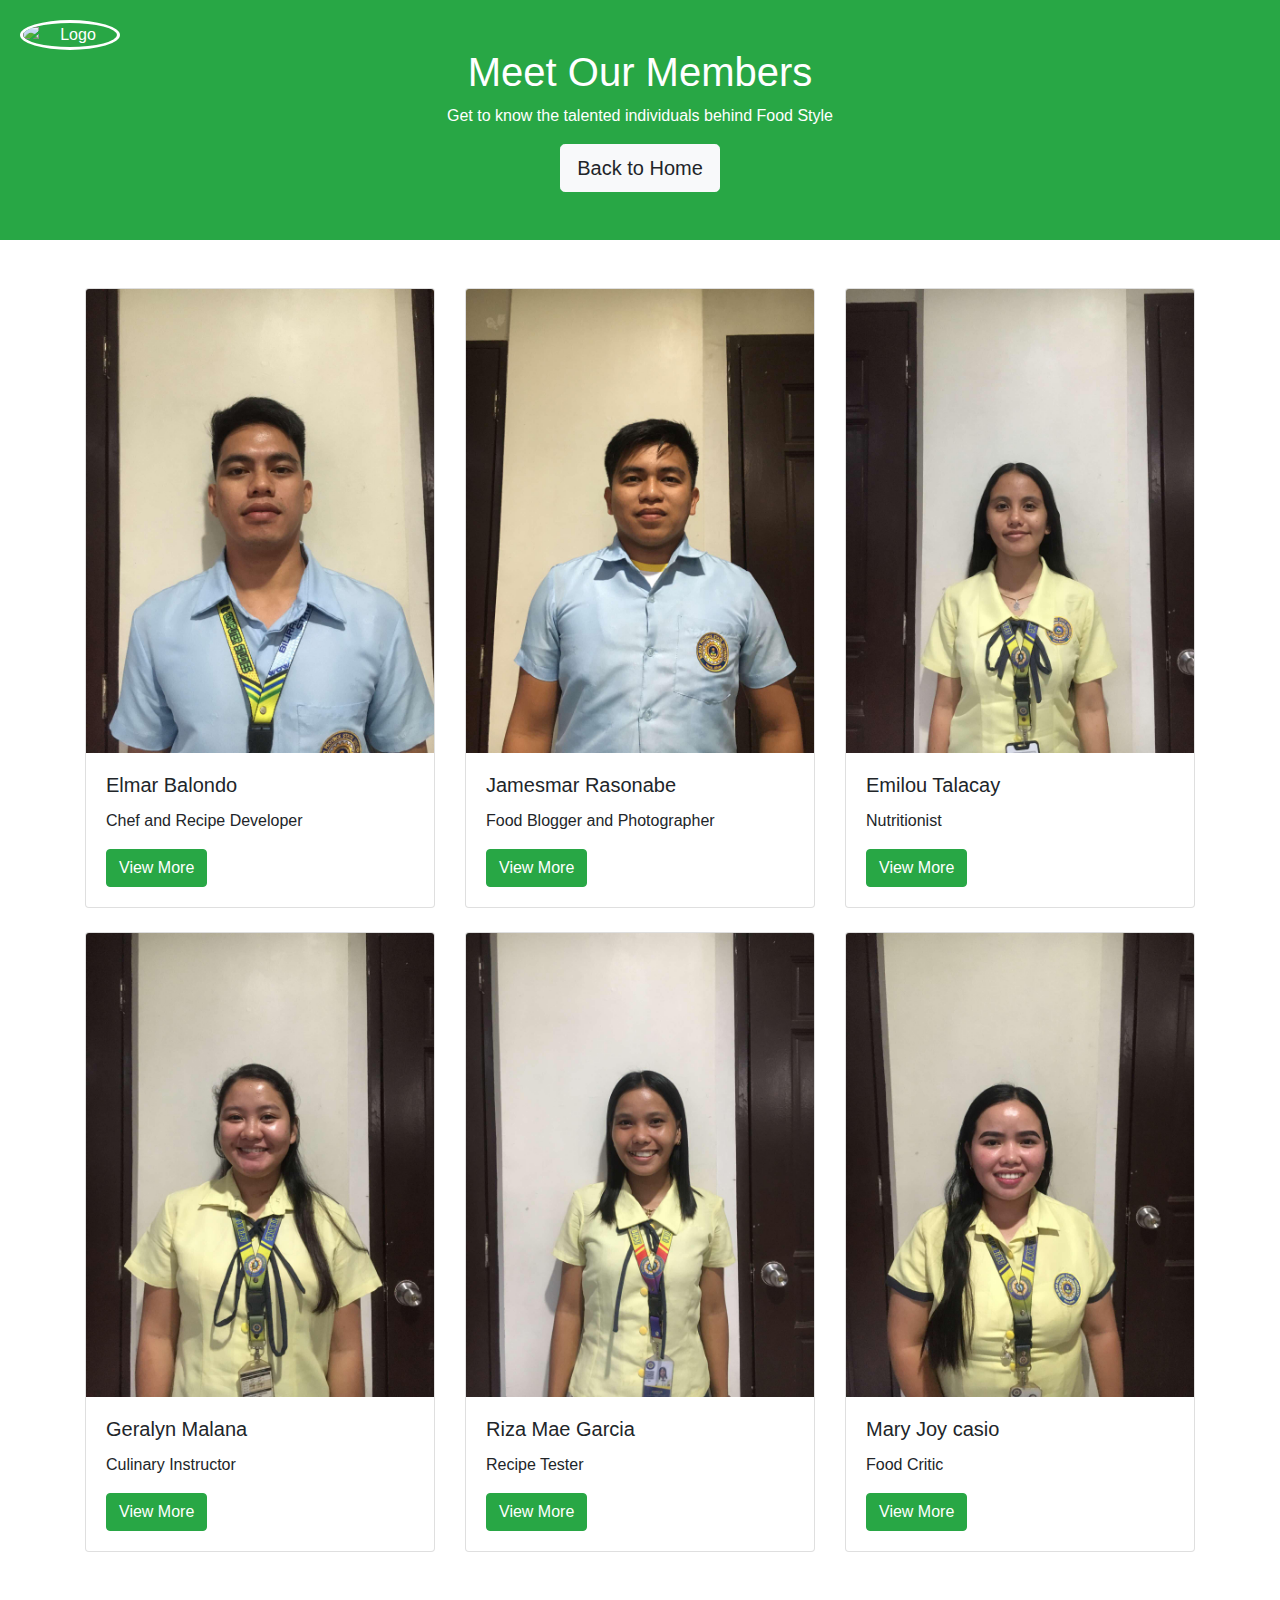
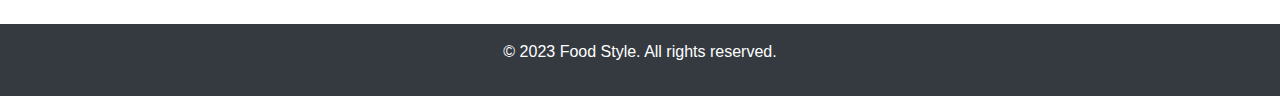
==== home.html @ 00014d4c "Add files via upload" ====
<!DOCTYPE html>
<html lang="en">
  <head>
    <meta charset="UTF-8" />
    <meta name="viewport" content="width=device-width, initial-scale=1.0" />
    <title>Meet Our Members - Food Style</title>
    <link rel="stylesheet" href="css/index.css" />
    <link rel="shortcut icon" href="logo/logo.jfif" type="image/x-icon" />
    <style>
      .header-logo {
        width: 15%; /* Use percentage for responsiveness */
        max-width: 100px; /* Maintain max size */
        position: absolute;
        top: 20px;
        left: 20px;
        border-radius: 50%;
        border: 3px solid white; /* Optional: Add a border for better visibility */
      }
    </style>
  </head>
  <body>
    <header class="bg-success text-white text-center py-5">
      <img src="logo/logo.jfif" alt="Logo" class="header-logo" />
      <h1>Meet Our Members</h1>
      <p>Get to know the talented individuals behind Food Style</p>
      <a href="index.html" class="btn btn-light btn-lg">Back to Home</a>
    </header>

    <section class="container my-5">
      <div class="row">
        <!-- Member Card 1 -->
        <div class="col-md-4 mb-4">
          <div class="card">
            <img
              src="images/balondo.jfif"
              style="width: auto"
              class="card-img-top"
              alt="Elmar balondo"
            />
            <div class="card-body">
              <h5 class="card-title">Elmar Balondo</h5>
              <p class="card-text">Chef and Recipe Developer</p>
              <button
                class="btn btn-success"
                onclick="location.href= 'members/balondo.html'"
              >
                View More
              </button>
            </div>
          </div>
        </div>
        <!-- Repeat similar blocks for other members -->
        <div class="col-md-4 mb-4">
          <div class="card">
            <img
              src="images/jamesmar.jfif"
              style="width: auto"
              class="card-img-top"
              alt="Jamesmar Rasonabe"
            />
            <div class="card-body">
              <h5 class="card-title">Jamesmar Rasonabe</h5>
              <p class="card-text">Food Blogger and Photographer</p>
              <button
                class="btn btn-success"
                onclick="location.href= 'members/jamesmar.html'"
              >
                View More
              </button>
            </div>
          </div>
        </div>
        <div class="col-md-4 mb-4">
          <div class="card">
            <img
              src="images/emilou.jfif"
              style="width: auto"
              class="card-img-top"
              alt="Emilou Talacay"
            />
            <div class="card-body">
              <h5 class="card-title">Emilou Talacay</h5>
              <p class="card-text">Nutritionist</p>
              <button
                class="btn btn-success"
                onclick="location.href= 'members/emilou.html'"
              >
                View More
              </button>
            </div>
          </div>
        </div>
        <div class="col-md-4 mb-4">
          <div class="card">
            <img
              src="images/geralyn.jfif"
              style="width: auto"
              class="card-img-top"
              alt="Geralyn Malana"
            />
            <div class="card-body">
              <h5 class="card-title">Geralyn Malana</h5>
              <p class="card-text">Culinary Instructor</p>
              <button
                class="btn btn-success"
                onclick="location.href= 'members/giralyn.html'"
              >
                View More
              </button>
            </div>
          </div>
        </div>
        <div class="col-md-4 mb-4">
          <div class="card">
            <img
              src="images/riza.jfif"
              style="width: auto"
              class="card-img-top"
              alt="Riza Mae"
            />
            <div class="card-body">
              <h5 class="card-title">Riza Mae Garcia</h5>
              <p class="card-text">Recipe Tester</p>
              <button
                class="btn btn-success"
                onclick="location.href= 'members/riza.html'"
              >
                View More
              </button>
            </div>
          </div>
        </div>
        <div class="col-md-4 mb-4">
          <div class="card">
            <img
              src="images/mary.jfif"
              style="width: auto"
              class="card-img-top"
              alt="Mary Joy Casio"
            />
            <div class="card-body">
              <h5 class="card-title">Mary Joy casio</h5>
              <p class="card-text">Food Critic</p>
              <button
                class="btn btn-success"
                onclick="location.href= 'members/mary.html'"
              >
                View More
              </button>
            </div>
          </div>
        </div>
      </div>
    </section>

    <footer class="bg-dark text-white text-center py-3">
      <p>&copy; 2023 Food Style. All rights reserved.</p>
    </footer>
    <script src="js/slim.min.js"></script>
    <script src="js/popper.min.js"></script>
    <script src="js/bootstrap.min.js"></script>
  </body>
</html>
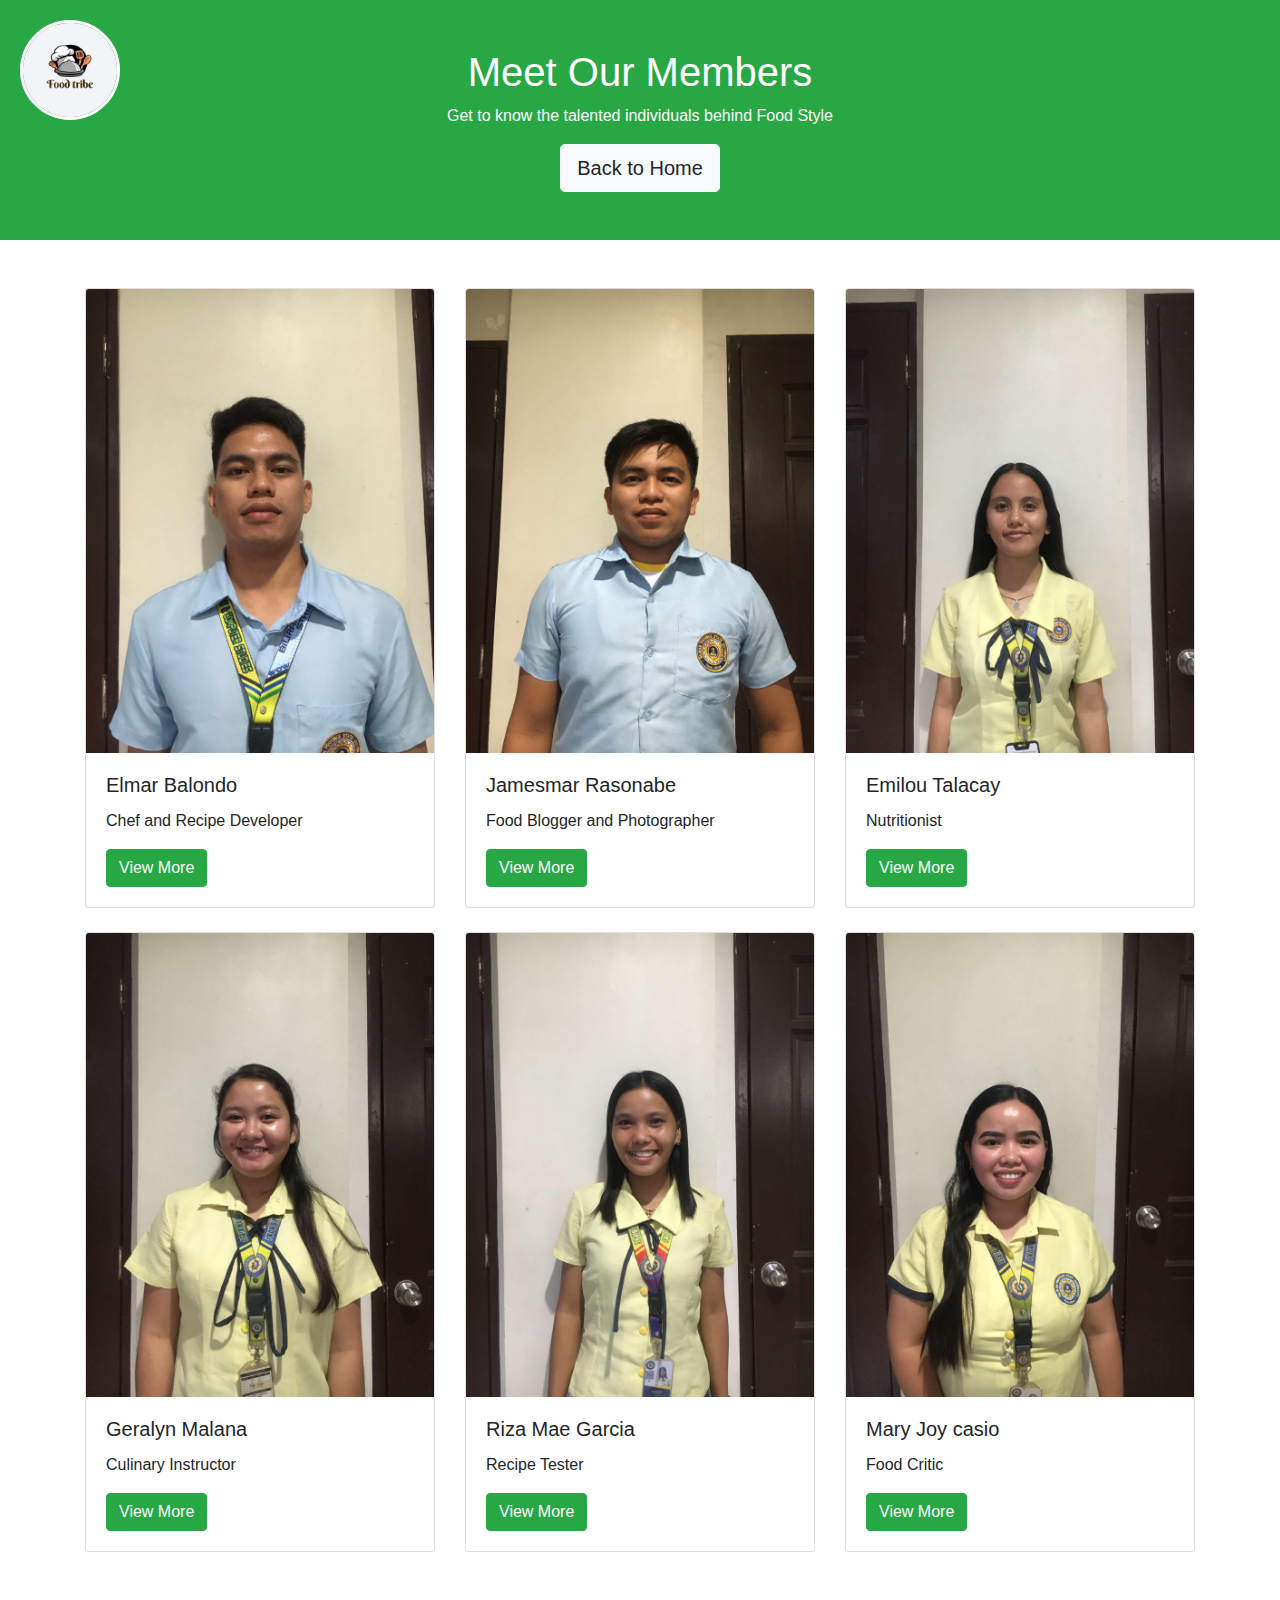
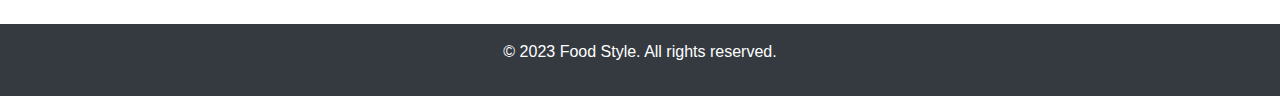
==== commit 62b7708e: "Update home.html" ====
--- a/home.html
+++ b/home.html
@@ -5,7 +5,7 @@
     <meta name="viewport" content="width=device-width, initial-scale=1.0" />
     <title>Meet Our Members - Food Style</title>
     <link rel="stylesheet" href="css/index.css" />
-    <link rel="shortcut icon" href="logo/logo.jfif" type="image/x-icon" />
+    <link rel="shortcut icon" href="images/logo.jfif" type="image/x-icon" />
     <style>
       .header-logo {
         width: 15%; /* Use percentage for responsiveness */
@@ -20,7 +20,7 @@
   </head>
   <body>
     <header class="bg-success text-white text-center py-5">
-      <img src="logo/logo.jfif" alt="Logo" class="header-logo" />
+      <img src="images/logo.jfif" alt="Logo" class="header-logo" />
       <h1>Meet Our Members</h1>
       <p>Get to know the talented individuals behind Food Style</p>
       <a href="index.html" class="btn btn-light btn-lg">Back to Home</a>
